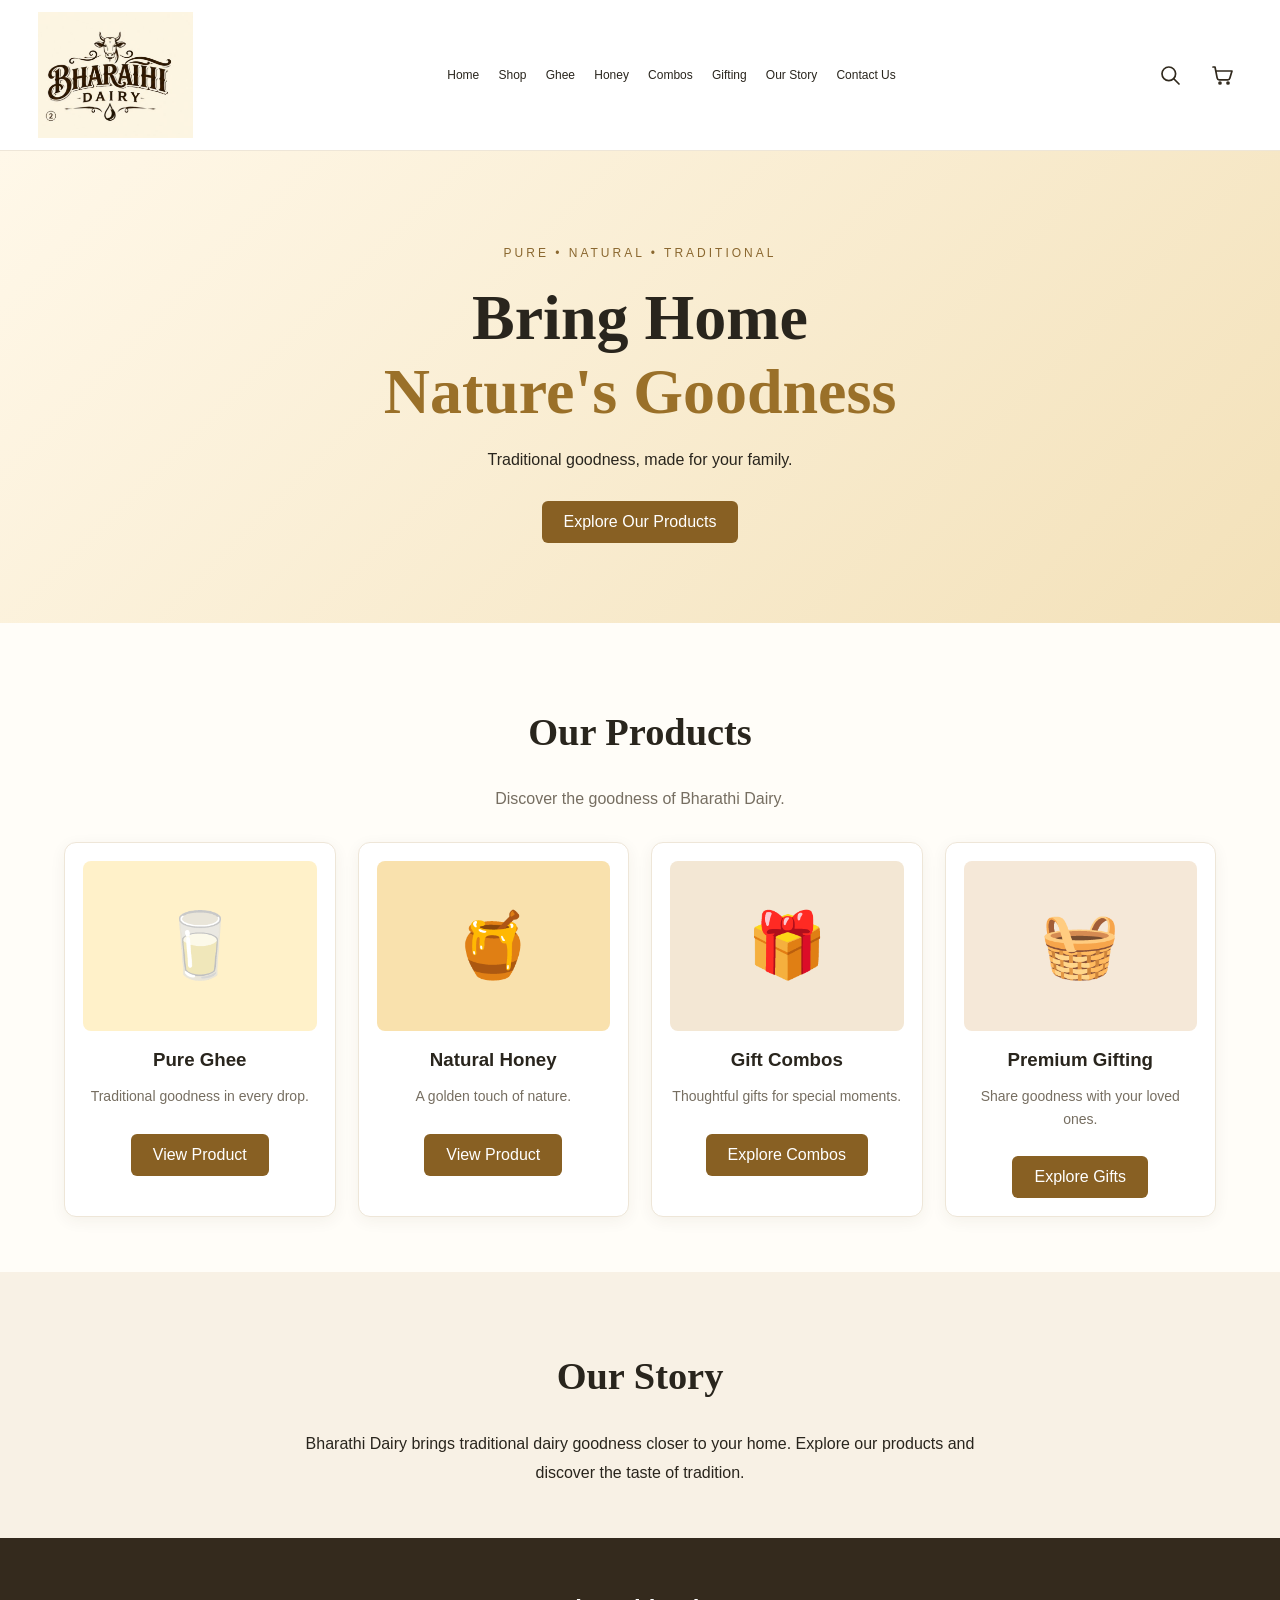
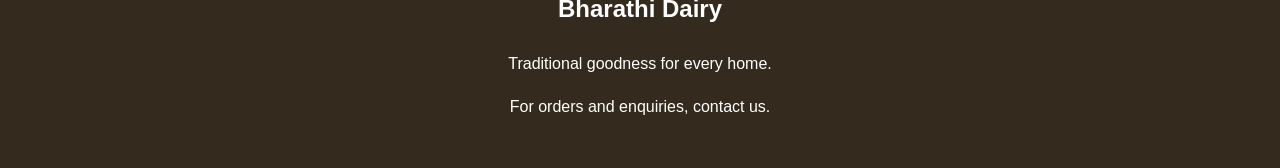
==== ghee.html @ c0894fc0 "Add files via upload" ====
<!DOCTYPE html>
<html lang="en">
<head>
    <meta charset="UTF-8">
    <meta name="viewport" content="width=device-width, initial-scale=1.0">
    <title>Bharathi Dairy</title>
    <link rel="stylesheet" href="ghee.css">
</head>
<body>

<header class="header">
    <button class="menu-btn" id="menuBtn" aria-label="Open menu">☰</button>

    <a href="ghee.html" class="logo">
        <img src="ghee.jpeg" alt="Bharathi Dairy Logo">
    </a>

    <nav class="categories" id="categories">
        <a href="#home">Home</a>
        <a href="#shop">Shop</a>
        <a href="#ghee">Ghee</a>
        <a href="#honey">Honey</a>
        <a href="#combos">Combos</a>
        <a href="#gifting">Gifting</a>
        <a href="#story">Our Story</a>
        <a href="#contact">Contact Us</a>
    </nav>

    <div class="header-actions">
        <button class="icon-btn" id="searchBtn" aria-label="Search">
            <svg viewBox="0 0 24 24" aria-hidden="true">
                <circle cx="10.8" cy="10.8" r="6.8"></circle>
                <path d="m16 16 5 5"></path>
            </svg>
        </button>

        <a href="cart.html" class="icon-btn" aria-label="Shopping cart">
            <svg viewBox="0 0 24 24" aria-hidden="true">
                <path d="M3 4h2l2.2 11.2a2 2 0 0 0 2 1.6h8.7a2 2 0 0 0 1.9-1.5L22 8H6"></path>
                <circle cx="10" cy="20" r="1"></circle>
                <circle cx="18" cy="20" r="1"></circle>
            </svg>
        </a>
    </div>
</header>

<div class="search-panel" id="searchPanel">
    <input type="search" id="searchInput"
           placeholder="Search ghee, honey, combos..."
           aria-label="Search products">
    <div id="searchResults"></div>
</div>

<main>
    <section class="hero" id="home">
        <p class="eyebrow">PURE • NATURAL • TRADITIONAL</p>
        <h1>Bring Home<br><span>Nature's Goodness</span></h1>
        <p>Traditional goodness, made for your family.</p>
        <a href="#shop" class="shop-btn">Explore Our Products</a>
    </section>

    <section class="products" id="shop">
        <h2>Our Products</h2>
        <p class="section-subtitle">Discover the goodness of Bharathi Dairy.</p>

        <div class="product-grid">
            <article class="product-card" id="ghee">
                <div class="product-visual ghee-visual">🥛</div>
                <h3>Pure Ghee</h3>
                <p>Traditional goodness in every drop.</p>
                <a href="cart.html" class="product-btn">View Product</a>
            </article>

            <article class="product-card" id="honey">
                <div class="product-visual honey-visual">🍯</div>
                <h3>Natural Honey</h3>
                <p>A golden touch of nature.</p>
                <a href="cart.html" class="product-btn">View Product</a>
            </article>

            <article class="product-card" id="combos">
                <div class="product-visual combo-visual">🎁</div>
                <h3>Gift Combos</h3>
                <p>Thoughtful gifts for special moments.</p>
                <a href="cart.html" class="product-btn">Explore Combos</a>
            </article>

            <article class="product-card" id="gifting">
                <div class="product-visual gift-visual">🧺</div>
                <h3>Premium Gifting</h3>
                <p>Share goodness with your loved ones.</p>
                <a href="cart.html" class="product-btn">Explore Gifts</a>
            </article>
        </div>
    </section>

    <section class="story" id="story">
        <h2>Our Story</h2>
        <p>
            Bharathi Dairy brings traditional dairy goodness closer to your home.
            Explore our products and discover the taste of tradition.
        </p>
    </section>

    <footer id="contact">
        <h2>Bharathi Dairy</h2>
        <p>Traditional goodness for every home.</p>
        <p>For orders and enquiries, contact us.</p>
    </footer>
</main>

<script src="script.js"></script>
</body>
</html>
---- ghee.css ----
* {
    box-sizing: border-box;
}

html {
    scroll-behavior: smooth;
    width: 100%;
    overflow-x: hidden;
}

body {
    margin: 0;
    width: 100%;
    font-family: Arial, Helvetica, sans-serif;
    color: #29251d;
    background: #fffdf8;
}

button, input, a {
    font: inherit;
}

a {
    color: inherit;
    text-decoration: none;
}

button {
    cursor: pointer;
}

/* HEADER */

.header {
    width: 100%;
    min-height: 86px;
    padding: 12px 3%;
    display: grid;
    grid-template-columns: auto minmax(0, 1fr) auto;
    align-items: center;
    gap: 24px;
    background: #ffffff;
    border-bottom: 1px solid #eee6d8;
    position: relative;
    z-index: 10;
}

.logo {
    display: flex;
    align-items: center;
    justify-content: flex-start;
    min-width: 0;
}

.logo img {
    display: block;
    width: 155px;
    max-width: 100%;
    height: auto;
    object-fit: contain;
}

/* LAPTOP CATEGORIES */

.categories {
    display: flex;
    align-items: center;
    justify-content: center;
    gap: clamp(10px, 1.5vw, 24px);
    min-width: 0;
}

.categories a {
    white-space: nowrap;
    font-size: clamp(12px, 0.9vw, 15px);
    transition: color 0.2s;
}

.categories a:hover {
    color: #a97724;
}

.header-actions {
    display: flex;
    align-items: center;
    justify-content: flex-end;
    gap: 12px;
}

.icon-btn,
.menu-btn {
    width: 40px;
    height: 40px;
    display: flex;
    align-items: center;
    justify-content: center;
    border: 0;
    border-radius: 50%;
    background: transparent;
    color: #30291d;
}

.icon-btn:hover,
.menu-btn:hover {
    background: #f7f0e3;
}

.icon-btn svg {
    width: 24px;
    height: 24px;
    fill: none;
    stroke: currentColor;
    stroke-width: 1.7;
    stroke-linecap: round;
    stroke-linejoin: round;
}

.menu-btn {
    display: none;
    font-size: 25px;
}

/* SEARCH */

.search-panel {
    display: none;
    width: 100%;
    padding: 16px 5%;
    background: white;
    border-bottom: 1px solid #eee6d8;
}

.search-panel.open {
    display: block;
}

.search-panel input {
    display: block;
    width: 100%;
    max-width: 700px;
    margin: 0 auto;
    padding: 13px 16px;
    border: 1px solid #d7c8ac;
    border-radius: 8px;
    outline-color: #a97724;
}

#searchResults {
    width: 100%;
    max-width: 700px;
    margin: 8px auto 0;
}

.search-result {
    display: block;
    padding: 12px;
    border-bottom: 1px solid #eee6d8;
}

.search-result:hover {
    background: #fff8eb;
}

.no-results {
    padding: 12px;
    text-align: center;
}

/* HERO */

.hero {
    min-height: 380px;
    padding: 80px 6%;
    text-align: center;
    background: linear-gradient(135deg, #fff8e9, #f3e1b9);
}

.eyebrow {
    color: #8a672f;
    font-size: 12px;
    letter-spacing: 3px;
}

.hero h1 {
    margin: 18px 0;
    font-family: Georgia, serif;
    font-size: clamp(34px, 5vw, 64px);
    line-height: 1.15;
}

.hero h1 span {
    color: #9a7029;
}

.hero p {
    line-height: 1.7;
}

.shop-btn,
.product-btn {
    display: inline-block;
    padding: 12px 22px;
    margin-top: 12px;
    border: 0;
    border-radius: 6px;
    background: #886023;
    color: white;
}

.shop-btn:hover,
.product-btn:hover {
    background: #624419;
}

/* PRODUCTS */

.products {
    width: 100%;
    padding: 55px 5%;
    text-align: center;
}

.products h2,
.story h2 {
    font-family: Georgia, serif;
    font-size: clamp(27px, 3vw, 40px);
}

.section-subtitle {
    color: #766e61;
    line-height: 1.6;
}

.product-grid {
    display: grid;
    grid-template-columns: repeat(4, minmax(0, 1fr));
    gap: 22px;
    margin-top: 30px;
}

.product-card {
    min-width: 0;
    padding: 18px;
    background: white;
    border: 1px solid #eee6d8;
    border-radius: 12px;
    box-shadow: 0 4px 16px rgba(65, 46, 16, 0.06);
}

.product-visual {
    min-height: 170px;
    display: flex;
    justify-content: center;
    align-items: center;
    border-radius: 8px;
    font-size: 64px;
}

.ghee-visual {
    background: #fff1c9;
}

.honey-visual {
    background: #f9e1ad;
}

.combo-visual {
    background: #f3e7d4;
}

.gift-visual {
    background: #f5e8d8;
}

.product-card h3 {
    margin-bottom: 8px;
}

.product-card p {
    color: #766e61;
    font-size: 14px;
    line-height: 1.6;
}

.story {
    padding: 50px 7%;
    text-align: center;
    background: #f8f1e5;
}

.story p {
    max-width: 700px;
    margin: 0 auto;
    line-height: 1.8;
}

footer {
    padding: 32px 5%;
    text-align: center;
    background: #342a1d;
    color: white;
    line-height: 1.7;
}

/* SMALL LAPTOPS AND TABLETS */

@media screen and (max-width: 1100px) and (min-width: 761px) {
    .header {
        gap: 12px;
        padding-left: 2%;
        padding-right: 2%;
    }

    .logo img {
        width: 125px;
    }

    .categories {
        gap: 10px;
    }

    .categories a {
        font-size: 12px;
    }

    .header-actions {
        gap: 4px;
    }

    .product-grid {
        grid-template-columns: repeat(2, minmax(0, 1fr));
    }
}

/* MOBILE PHONES */

@media screen and (max-width: 760px) {
    .header {
        min-height: 70px;
        padding: 10px 12px;
        display: grid;
        grid-template-columns: 40px minmax(0, 1fr) 80px;
        gap: 4px;
    }

    .menu-btn {
        display: flex;
        grid-column: 1;
        grid-row: 1;
    }

    .logo {
        grid-column: 2;
        grid-row: 1;
        justify-content: center;
    }

    .logo img {
        width: auto;
        max-width: 100%;
        height: auto;
        max-height: 48px;
        object-fit: contain;
    }

    .header-actions {
        grid-column: 3;
        grid-row: 1;
        justify-content: flex-end;
        gap: 0;
    }

    .icon-btn {
        width: 38px;
        height: 40px;
    }

    /* Menu opens as a horizontal scrolling category row */
    .categories {
        display: none;
        grid-column: 1 / -1;
        grid-row: 2;
        width: 100%;
        max-width: 100%;
        justify-content: flex-start;
        gap: 20px;
        padding: 14px 4px 6px;
        overflow-x: auto;
        overscroll-behavior-x: contain;
        white-space: nowrap;
        scrollbar-width: thin;
    }

    .categories.open {
        display: flex;
    }

    .categories a {
        flex: 0 0 auto;
        font-size: 14px;
    }

    .hero {
        min-height: 300px;
        padding: 55px 18px;
    }

    .eyebrow {
        letter-spacing: 2px;
        line-height: 1.7;
    }

    .hero h1 {
        font-size: clamp(30px, 8vw, 44px);
    }

    .products {
        padding: 38px 14px;
    }

    .product-grid {
        grid-template-columns: repeat(2, minmax(0, 1fr));
        gap: 12px;
    }

    .product-card {
        padding: 10px;
    }

    .product-visual {
        min-height: 120px;
        font-size: 46px;
    }

    .product-card h3 {
        font-size: 16px;
    }

    .product-card p {
        font-size: 13px;
    }

    .product-btn {
        padding: 10px;
        font-size: 12px;
    }

    .story {
        padding: 35px 18px;
    }
}

/* EXTRA SMALL PHONES */

@media screen and (max-width: 360px) {
    .header {
        grid-template-columns: 34px minmax(0, 1fr) 72px;
        padding-left: 6px;
        padding-right: 6px;
    }

    .menu-btn {
        width: 34px;
    }

    .icon-btn {
        width: 35px;
    }

    .logo img {
        max-width: 100%;
    }

    .product-grid {
        gap: 8px;
    }
}
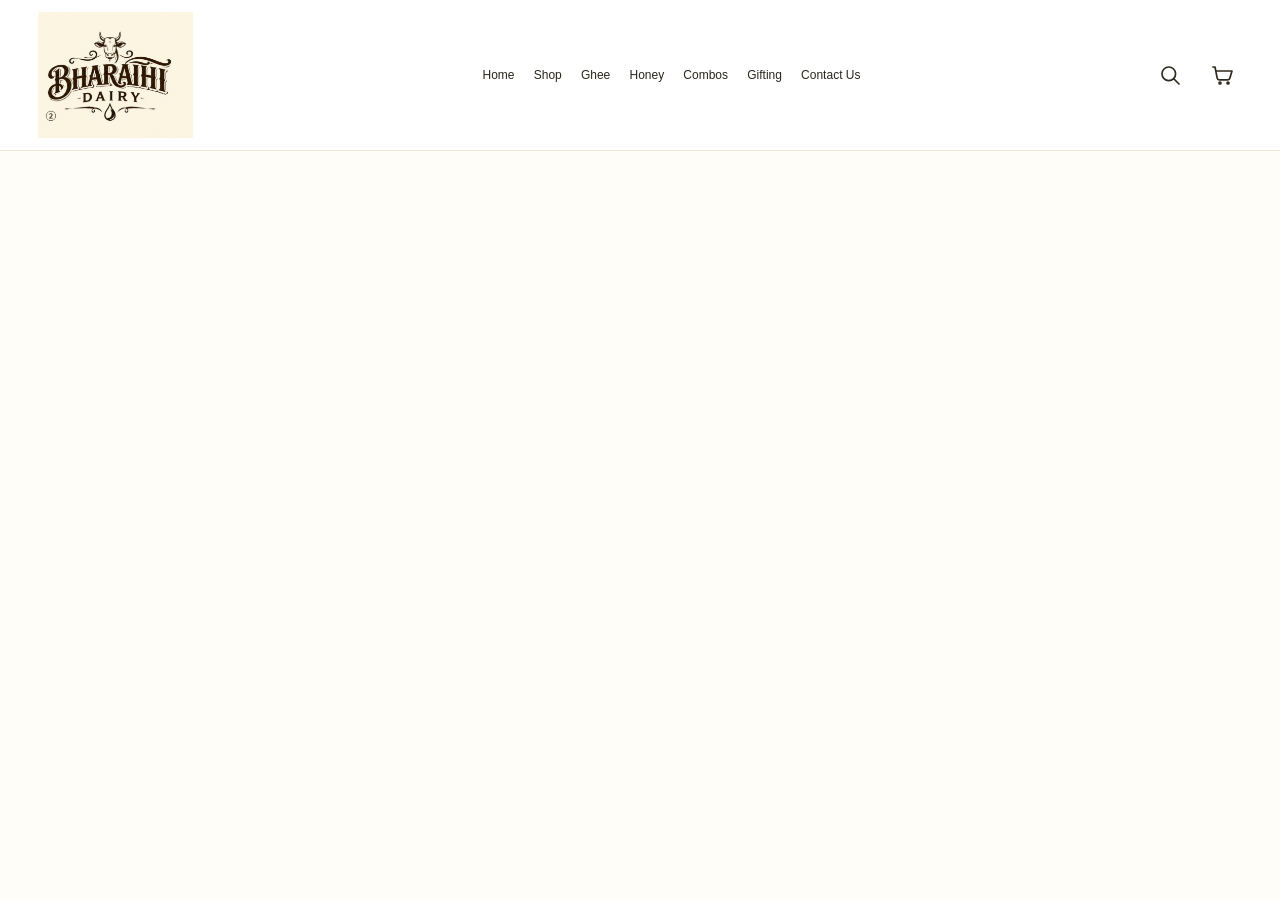
==== commit f29730c7: "Update ghee.html" ====
--- a/ghee.html
+++ b/ghee.html
@@ -10,12 +10,16 @@
 <body>
 
 <header class="header">
+
+    <!-- Mobile menu -->
     <button class="menu-btn" id="menuBtn" aria-label="Open menu">☰</button>
 
+    <!-- Logo -->
     <a href="ghee.html" class="logo">
-        <img src="ghee.jpeg" alt="Bharathi Dairy Logo">
+        <img src="ghee.jpeg" alt="Bharathi Dairy">
     </a>
 
+    <!-- Categories -->
     <nav class="categories" id="categories">
         <a href="#home">Home</a>
         <a href="#shop">Shop</a>
@@ -23,93 +27,37 @@
         <a href="#honey">Honey</a>
         <a href="#combos">Combos</a>
         <a href="#gifting">Gifting</a>
-        <a href="#story">Our Story</a>
         <a href="#contact">Contact Us</a>
     </nav>
 
+    <!-- Search and Cart -->
     <div class="header-actions">
+
         <button class="icon-btn" id="searchBtn" aria-label="Search">
-            <svg viewBox="0 0 24 24" aria-hidden="true">
+            <svg viewBox="0 0 24 24">
                 <circle cx="10.8" cy="10.8" r="6.8"></circle>
                 <path d="m16 16 5 5"></path>
             </svg>
         </button>
 
-        <a href="cart.html" class="icon-btn" aria-label="Shopping cart">
-            <svg viewBox="0 0 24 24" aria-hidden="true">
+        <a href="cart.html" class="icon-btn" aria-label="Cart">
+            <svg viewBox="0 0 24 24">
                 <path d="M3 4h2l2.2 11.2a2 2 0 0 0 2 1.6h8.7a2 2 0 0 0 1.9-1.5L22 8H6"></path>
                 <circle cx="10" cy="20" r="1"></circle>
                 <circle cx="18" cy="20" r="1"></circle>
             </svg>
         </a>
+
     </div>
 </header>
 
+<!-- Search bar -->
 <div class="search-panel" id="searchPanel">
     <input type="search" id="searchInput"
-           placeholder="Search ghee, honey, combos..."
-           aria-label="Search products">
+           placeholder="Search products...">
     <div id="searchResults"></div>
 </div>
 
-<main>
-    <section class="hero" id="home">
-        <p class="eyebrow">PURE • NATURAL • TRADITIONAL</p>
-        <h1>Bring Home<br><span>Nature's Goodness</span></h1>
-        <p>Traditional goodness, made for your family.</p>
-        <a href="#shop" class="shop-btn">Explore Our Products</a>
-    </section>
-
-    <section class="products" id="shop">
-        <h2>Our Products</h2>
-        <p class="section-subtitle">Discover the goodness of Bharathi Dairy.</p>
-
-        <div class="product-grid">
-            <article class="product-card" id="ghee">
-                <div class="product-visual ghee-visual">🥛</div>
-                <h3>Pure Ghee</h3>
-                <p>Traditional goodness in every drop.</p>
-                <a href="cart.html" class="product-btn">View Product</a>
-            </article>
-
-            <article class="product-card" id="honey">
-                <div class="product-visual honey-visual">🍯</div>
-                <h3>Natural Honey</h3>
-                <p>A golden touch of nature.</p>
-                <a href="cart.html" class="product-btn">View Product</a>
-            </article>
-
-            <article class="product-card" id="combos">
-                <div class="product-visual combo-visual">🎁</div>
-                <h3>Gift Combos</h3>
-                <p>Thoughtful gifts for special moments.</p>
-                <a href="cart.html" class="product-btn">Explore Combos</a>
-            </article>
-
-            <article class="product-card" id="gifting">
-                <div class="product-visual gift-visual">🧺</div>
-                <h3>Premium Gifting</h3>
-                <p>Share goodness with your loved ones.</p>
-                <a href="cart.html" class="product-btn">Explore Gifts</a>
-            </article>
-        </div>
-    </section>
-
-    <section class="story" id="story">
-        <h2>Our Story</h2>
-        <p>
-            Bharathi Dairy brings traditional dairy goodness closer to your home.
-            Explore our products and discover the taste of tradition.
-        </p>
-    </section>
-
-    <footer id="contact">
-        <h2>Bharathi Dairy</h2>
-        <p>Traditional goodness for every home.</p>
-        <p>For orders and enquiries, contact us.</p>
-    </footer>
-</main>
-
-<script src="script.js"></script>
+<script src="ghee.js"></script>
 </body>
 </html>
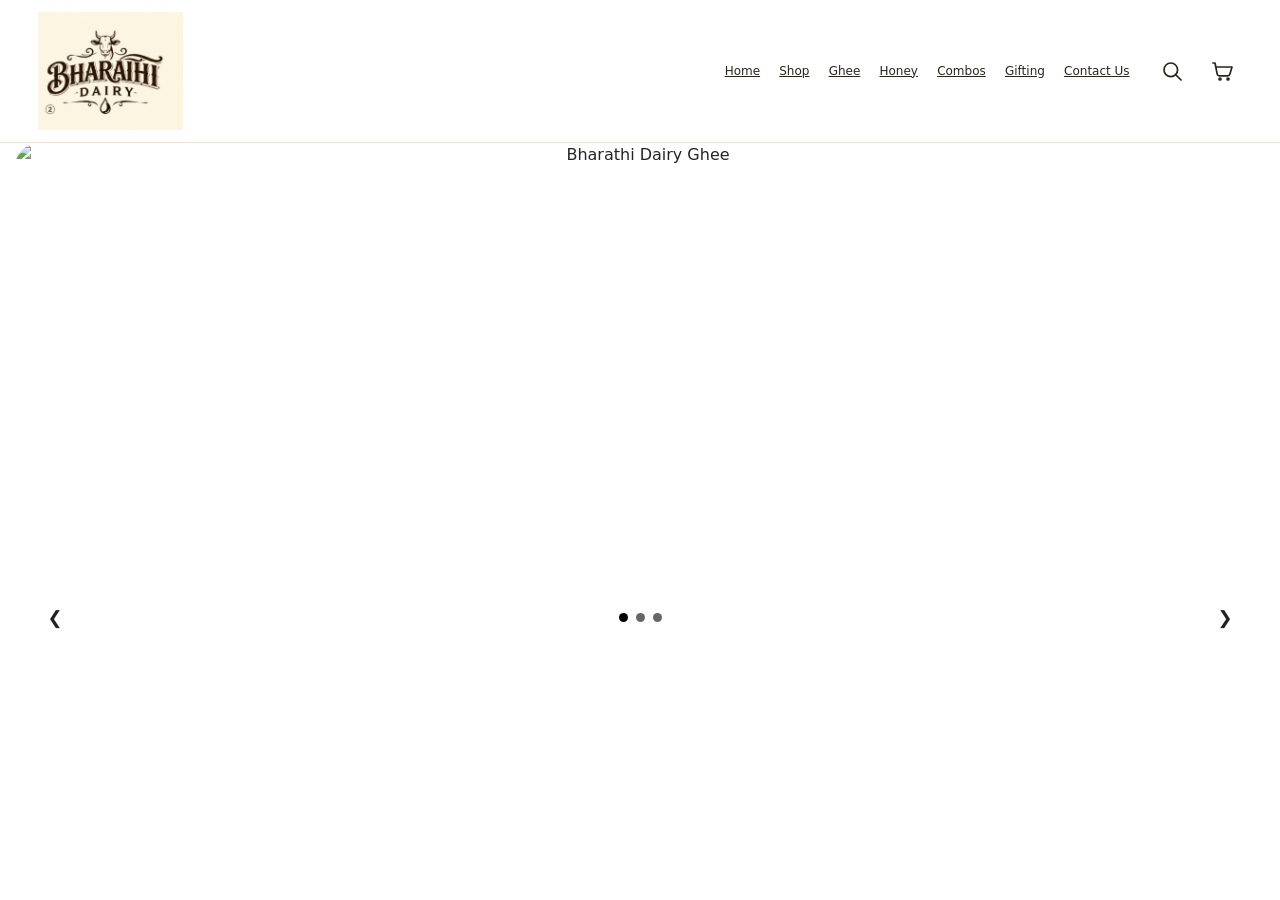
==== commit d4a26ab9: "Integrate Bootstrap for improved layout and carousel Added Bootstrap CSS and JS for styling and caro" ====
--- a/ghee.html
+++ b/ghee.html
@@ -6,7 +6,7 @@
     <meta name="viewport" content="width=device-width, initial-scale=1.0">
     <title>Bharathi Dairy</title>
     <link rel="stylesheet" href="ghee.css">
-</head>
+<link href="https://cdn.jsdelivr.net/npm/bootstrap@5.3.3/dist/css/bootstrap.min.css" rel="stylesheet"></head>
 <body>
 
 <header class="header">
@@ -58,6 +58,59 @@
     <div id="searchResults"></div>
 </div>
 
+
+<div id="carouselExampleDark"
+     class="carousel slide carousel-overlay"
+     data-bs-ride="carousel"
+     data-bs-theme="dark">
+
+  <div class="carousel-inner">
+
+    <div class="carousel-item active" data-bs-interval="4000">
+      <img src="ghee1.jpeg" class="d-block w-100" alt="Bharathi Dairy Ghee">
+    </div>
+
+    <div class="carousel-item" data-bs-interval="4000">
+      <img src="ghee2.png" class="d-block w-100" alt="Bharathi Dairy">
+    </div>
+
+    <div class="carousel-item" data-bs-interval="4000">
+      <img src="ghee3.png" class="d-block w-100" alt="Pure Ghee">
+    </div>
+
+  </div>
+
+  <div class="carousel-overlay-controls">
+
+    <button class="carousel-control-btn"
+            type="button"
+            data-bs-target="#carouselExampleDark"
+            data-bs-slide="prev">
+      &#10094;
+    </button>
+
+    <div class="carousel-indicators">
+      <button type="button" data-bs-target="#carouselExampleDark"
+              data-bs-slide-to="0" class="active"></button>
+      <button type="button" data-bs-target="#carouselExampleDark"
+              data-bs-slide-to="1"></button>
+      <button type="button" data-bs-target="#carouselExampleDark"
+              data-bs-slide-to="2"></button>
+    </div>
+
+    <button class="carousel-control-btn"
+            type="button"
+            data-bs-target="#carouselExampleDark"
+            data-bs-slide="next">
+      &#10095;
+    </button>
+
+  </div>
+</div>
+
+
+
 <script src="ghee.js"></script>
-</body>
+<script src="https://cdn.jsdelivr.net/npm/bootstrap@5.3.3/dist/js/bootstrap.bundle.min.js"></script></body>
 </html>
+
--- a/ghee.css
+++ b/ghee.css
@@ -1,12 +1,16 @@
+
+/* =========================
+   GENERAL
+========================= */
 
 * {
     box-sizing: border-box;
 }
 
 html {
+    width: 100%;
+    overflow-x: hidden;
     scroll-behavior: smooth;
-    width: 100%;
-    overflow-x: hidden;
 }
 
 body {
@@ -14,11 +18,7 @@
     width: 100%;
     font-family: Arial, Helvetica, sans-serif;
     color: #29251d;
-    background: #fffdf8;
-}
-
-button, input, a {
-    font: inherit;
+    background: #ffffff;
 }
 
 a {
@@ -26,26 +26,31 @@
     text-decoration: none;
 }
 
-button {
-    cursor: pointer;
-}
-
-/* HEADER */
+button,
+input {
+    font: inherit;
+}
+
+/* =========================
+   HEADER - LAPTOP
+========================= */
 
 .header {
     width: 100%;
-    min-height: 86px;
+    min-height: 82px;
     padding: 12px 3%;
     display: grid;
     grid-template-columns: auto minmax(0, 1fr) auto;
     align-items: center;
-    gap: 24px;
+    gap: 22px;
     background: #ffffff;
-    border-bottom: 1px solid #eee6d8;
+    border-bottom: 1px solid #eee5d5;
     position: relative;
     z-index: 10;
 }
 
+/* LOGO */
+
 .logo {
     display: flex;
     align-items: center;
@@ -55,25 +60,31 @@
 
 .logo img {
     display: block;
-    width: 155px;
+    width: 145px;
     max-width: 100%;
     height: auto;
     object-fit: contain;
 }
 
-/* LAPTOP CATEGORIES */
+/* CATEGORIES */
 
 .categories {
     display: flex;
-    align-items: center;
-    justify-content: center;
-    gap: clamp(10px, 1.5vw, 24px);
+    flex-direction: row;
+    flex-wrap: nowrap;
+    justify-content: flex-end;
+    align-items: center;
+    gap: clamp(10px, 1.5vw, 22px);
     min-width: 0;
 }
 
 .categories a {
+    display: inline-flex;
+    flex: 0 0 auto;
+    align-items: center;
     white-space: nowrap;
     font-size: clamp(12px, 0.9vw, 15px);
+    color: #29251d;
     transition: color 0.2s;
 }
 
@@ -81,28 +92,46 @@
     color: #a97724;
 }
 
-.header-actions {
-    display: flex;
-    align-items: center;
-    justify-content: flex-end;
-    gap: 12px;
-}
-
-.icon-btn,
+/* MENU BUTTON */
+
 .menu-btn {
+    display: none;
+    align-items: center;
+    justify-content: center;
     width: 40px;
     height: 40px;
+    border: none;
+    background: transparent;
+    color: #29251d;
+    font-size: 25px;
+    cursor: pointer;
+}
+
+/* SEARCH AND CART */
+
+.header-actions {
+    display: flex;
+    flex-direction: row;
+    align-items: center;
+    justify-content: flex-end;
+    gap: 10px;
+}
+
+.icon-btn {
     display: flex;
     align-items: center;
     justify-content: center;
-    border: 0;
+    width: 40px;
+    height: 40px;
+    padding: 0;
+    border: none;
     border-radius: 50%;
     background: transparent;
-    color: #30291d;
-}
-
-.icon-btn:hover,
-.menu-btn:hover {
+    color: #29251d;
+    cursor: pointer;
+}
+
+.icon-btn:hover {
     background: #f7f0e3;
 }
 
@@ -116,19 +145,16 @@
     stroke-linejoin: round;
 }
 
-.menu-btn {
-    display: none;
-    font-size: 25px;
-}
-
-/* SEARCH */
+/* =========================
+   SEARCH BAR
+========================= */
 
 .search-panel {
     display: none;
     width: 100%;
-    padding: 16px 5%;
-    background: white;
-    border-bottom: 1px solid #eee6d8;
+    padding: 15px 4%;
+    background: #ffffff;
+    border-bottom: 1px solid #eee5d5;
 }
 
 .search-panel.open {
@@ -138,172 +164,17 @@
 .search-panel input {
     display: block;
     width: 100%;
-    max-width: 700px;
+    max-width: 650px;
     margin: 0 auto;
-    padding: 13px 16px;
-    border: 1px solid #d7c8ac;
-    border-radius: 8px;
+    padding: 12px 14px;
+    border: 1px solid #d8c8a8;
+    border-radius: 6px;
     outline-color: #a97724;
 }
 
-#searchResults {
-    width: 100%;
-    max-width: 700px;
-    margin: 8px auto 0;
-}
-
-.search-result {
-    display: block;
-    padding: 12px;
-    border-bottom: 1px solid #eee6d8;
-}
-
-.search-result:hover {
-    background: #fff8eb;
-}
-
-.no-results {
-    padding: 12px;
-    text-align: center;
-}
-
-/* HERO */
-
-.hero {
-    min-height: 380px;
-    padding: 80px 6%;
-    text-align: center;
-    background: linear-gradient(135deg, #fff8e9, #f3e1b9);
-}
-
-.eyebrow {
-    color: #8a672f;
-    font-size: 12px;
-    letter-spacing: 3px;
-}
-
-.hero h1 {
-    margin: 18px 0;
-    font-family: Georgia, serif;
-    font-size: clamp(34px, 5vw, 64px);
-    line-height: 1.15;
-}
-
-.hero h1 span {
-    color: #9a7029;
-}
-
-.hero p {
-    line-height: 1.7;
-}
-
-.shop-btn,
-.product-btn {
-    display: inline-block;
-    padding: 12px 22px;
-    margin-top: 12px;
-    border: 0;
-    border-radius: 6px;
-    background: #886023;
-    color: white;
-}
-
-.shop-btn:hover,
-.product-btn:hover {
-    background: #624419;
-}
-
-/* PRODUCTS */
-
-.products {
-    width: 100%;
-    padding: 55px 5%;
-    text-align: center;
-}
-
-.products h2,
-.story h2 {
-    font-family: Georgia, serif;
-    font-size: clamp(27px, 3vw, 40px);
-}
-
-.section-subtitle {
-    color: #766e61;
-    line-height: 1.6;
-}
-
-.product-grid {
-    display: grid;
-    grid-template-columns: repeat(4, minmax(0, 1fr));
-    gap: 22px;
-    margin-top: 30px;
-}
-
-.product-card {
-    min-width: 0;
-    padding: 18px;
-    background: white;
-    border: 1px solid #eee6d8;
-    border-radius: 12px;
-    box-shadow: 0 4px 16px rgba(65, 46, 16, 0.06);
-}
-
-.product-visual {
-    min-height: 170px;
-    display: flex;
-    justify-content: center;
-    align-items: center;
-    border-radius: 8px;
-    font-size: 64px;
-}
-
-.ghee-visual {
-    background: #fff1c9;
-}
-
-.honey-visual {
-    background: #f9e1ad;
-}
-
-.combo-visual {
-    background: #f3e7d4;
-}
-
-.gift-visual {
-    background: #f5e8d8;
-}
-
-.product-card h3 {
-    margin-bottom: 8px;
-}
-
-.product-card p {
-    color: #766e61;
-    font-size: 14px;
-    line-height: 1.6;
-}
-
-.story {
-    padding: 50px 7%;
-    text-align: center;
-    background: #f8f1e5;
-}
-
-.story p {
-    max-width: 700px;
-    margin: 0 auto;
-    line-height: 1.8;
-}
-
-footer {
-    padding: 32px 5%;
-    text-align: center;
-    background: #342a1d;
-    color: white;
-    line-height: 1.7;
-}
-
-/* SMALL LAPTOPS AND TABLETS */
+/* =========================
+   SMALL LAPTOPS
+========================= */
 
 @media screen and (max-width: 1100px) and (min-width: 761px) {
     .header {
@@ -313,11 +184,11 @@
     }
 
     .logo img {
-        width: 125px;
+        width: 115px;
     }
 
     .categories {
-        gap: 10px;
+        gap: 9px;
     }
 
     .categories a {
@@ -325,24 +196,36 @@
     }
 
     .header-actions {
-        gap: 4px;
-    }
-
-    .product-grid {
-        grid-template-columns: repeat(2, minmax(0, 1fr));
-    }
-}
-
-/* MOBILE PHONES */
+        gap: 2px;
+    }
+
+    .icon-btn {
+        width: 34px;
+    }
+}
+
+/* =========================
+   MOBILE HEADER
+========================= */
 
 @media screen and (max-width: 760px) {
-    .header {
-        min-height: 70px;
-        padding: 10px 12px;
-        display: grid;
-        grid-template-columns: 40px minmax(0, 1fr) 80px;
-        gap: 4px;
-    }
+    .categories.open {
+        display: flex !important;
+        flex-direction: row !important;
+        flex-wrap: nowrap !important;
+        justify-content: flex-start !important;
+        align-items: center;
+        gap: 22px;
+        width: 100%;
+        overflow-x: auto;
+        overflow-y: hidden;
+        white-space: nowrap;
+        padding: 14px 8px;
+    }
+
+   
+
+    /* Menu left */
 
     .menu-btn {
         display: flex;
@@ -350,24 +233,31 @@
         grid-row: 1;
     }
 
+    /* Logo exact center */
+
     .logo {
         grid-column: 2;
         grid-row: 1;
         justify-content: center;
+        min-width: 0;
     }
 
     .logo img {
         width: auto;
         max-width: 100%;
-        height: auto;
-        max-height: 48px;
+        max-height: 46px;
         object-fit: contain;
     }
+
+    /* Search and cart right */
 
     .header-actions {
         grid-column: 3;
         grid-row: 1;
+        display: flex;
+        flex-direction: row;
         justify-content: flex-end;
+        align-items: center;
         gap: 0;
     }
 
@@ -376,103 +266,216 @@
         height: 40px;
     }
 
-    /* Menu opens as a horizontal scrolling category row */
+    /* Categories hidden until menu click */
+
     .categories {
         display: none;
         grid-column: 1 / -1;
         grid-row: 2;
+
         width: 100%;
-        max-width: 100%;
-        justify-content: flex-start;
-        gap: 20px;
-        padding: 14px 4px 6px;
+        min-width: 0;
+
+        flex-direction: row !important;
+        flex-wrap: nowrap !important;
+        justify-content: flex-start !important;
+        align-items: center;
+
+        gap: 22px;
+        padding: 14px 4px 10px;
+
         overflow-x: auto;
+        overflow-y: hidden;
+        white-space: nowrap;
         overscroll-behavior-x: contain;
+        -webkit-overflow-scrolling: touch;
+
+        scrollbar-width: thin;
+    }
+
+    /* Menu open - horizontal row */
+
+    .categories.open {
+        display: flex !important;
+        flex-direction: row !important;
+        flex-wrap: nowrap !important;
+        justify-content: flex-start !important;
+        align-items: center;
+    }
+
+ .categories.open a {
+        display: inline-flex !important;
+        flex: 0 0 auto !important;
         white-space: nowrap;
-        scrollbar-width: thin;
-    }
-
-    .categories.open {
-        display: flex;
-    }
-
-    .categories a {
-        flex: 0 0 auto;
-        font-size: 14px;
-    }
-
-    .hero {
-        min-height: 300px;
-        padding: 55px 18px;
-    }
-
-    .eyebrow {
-        letter-spacing: 2px;
-        line-height: 1.7;
-    }
-
-    .hero h1 {
-        font-size: clamp(30px, 8vw, 44px);
-    }
-
-    .products {
-        padding: 38px 14px;
-    }
-
-    .product-grid {
-        grid-template-columns: repeat(2, minmax(0, 1fr));
-        gap: 12px;
-    }
-
-    .product-card {
-        padding: 10px;
-    }
-
-    .product-visual {
-        min-height: 120px;
-        font-size: 46px;
-    }
-
-    .product-card h3 {
-        font-size: 16px;
-    }
-
-    .product-card p {
-        font-size: 13px;
-    }
-
-    .product-btn {
-        padding: 10px;
-        font-size: 12px;
-    }
-
-    .story {
-        padding: 35px 18px;
-    }
-}
-
-/* EXTRA SMALL PHONES */
+    }
+
+    /* Search on mobile */
+
+    .search-panel {
+        padding: 12px;
+    }
+
+    .search-panel input {
+        width: 100%;
+        max-width: none;
+    }
+}
+
+/* =========================
+   EXTRA SMALL PHONES
+========================= */
 
 @media screen and (max-width: 360px) {
+
     .header {
         grid-template-columns: 34px minmax(0, 1fr) 72px;
         padding-left: 6px;
         padding-right: 6px;
+        gap: 3px;
     }
 
     .menu-btn {
         width: 34px;
     }
 
+    .logo img {
+        max-width: 100%;
+        max-height: 42px;
+    }
+
     .icon-btn {
         width: 35px;
     }
 
-    .logo img {
-        max-width: 100%;
-    }
-
-    .product-grid {
-        gap: 8px;
-    }
-}
+    .categories {
+        gap: 18px;
+    }
+}
+
+
+/* Main Carousel */
+.carousel-overlay {
+    width: 100%;
+    max-width: 1400px;
+    margin: 0 auto;
+    position: relative;
+    padding: 0 15px;
+}
+
+/* Image container */
+.carousel-overlay .carousel-inner {
+    width: 100%;
+    height: clamp(220px, 42vw, 520px);
+    overflow: hidden;
+    border-radius: 24px;
+}
+
+/* Images perfectly centered */
+.carousel-overlay .carousel-item {
+    height: 100%;
+    text-align: center;
+}
+
+.carousel-overlay .carousel-item img {
+    width: 100%;
+    height: 100%;
+    object-fit: cover;
+    object-position:center 40%;
+    /* display: block; */
+}
+
+/* Controls over image */
+.carousel-overlay-controls {
+    position: absolute;
+    left: 35px;
+    right: 35px;
+    bottom: 25px;
+    display: flex;
+    align-items: center;
+    justify-content: space-between;
+    z-index: 5;
+    pointer-events: none;
+}
+
+.carousel-overlay-controls button {
+    pointer-events: auto;
+}
+
+/* Previous and Next buttons */
+.carousel-control-btn {
+    width: 40px;
+    height: 40px;
+    border: none;
+    border-radius: 50%;
+    background: rgba(255,255,255,0.85);
+    color: #222;
+    font-size: 18px;
+    cursor: pointer;
+    display: flex;
+    align-items: center;
+    justify-content: center;
+}
+
+.carousel-control-btn:hover {
+    background: white;
+}
+
+/* Indicators */
+.carousel-overlay .carousel-indicators {
+    position: static;
+    margin: 0;
+    display: flex;
+    gap: 8px;
+}
+
+.carousel-overlay .carousel-indicators button {
+    width: 9px;
+    height: 9px;
+    border-radius: 50%;
+    border: 0;
+    margin: 0;
+    background-color: white;
+    opacity: 0.6;
+}
+
+.carousel-overlay .carousel-indicators button.active {
+    opacity: 1;
+}
+
+/* Tablet */
+@media (max-width: 768px) {
+    .carousel-overlay .carousel-inner {
+        height: 300px;
+        border-radius: 18px;
+    }
+
+    .carousel-overlay-controls {
+        left: 25px;
+        right: 25px;
+        bottom: 18px;
+    }
+}
+
+/* Mobile */
+@media (max-width: 480px) {
+    .carousel-overlay {
+        padding: 0 10px;
+    }
+
+    .carousel-overlay .carousel-inner {
+        height: 210px;
+        border-radius: 14px;
+    }
+
+    .carousel-overlay-controls {
+        left: 18px;
+        right: 18px;
+        bottom: 12px;
+    }
+
+    .carousel-control-btn {
+        width: 30px;
+        height: 30px;
+        font-size: 14px;
+    }
+}
